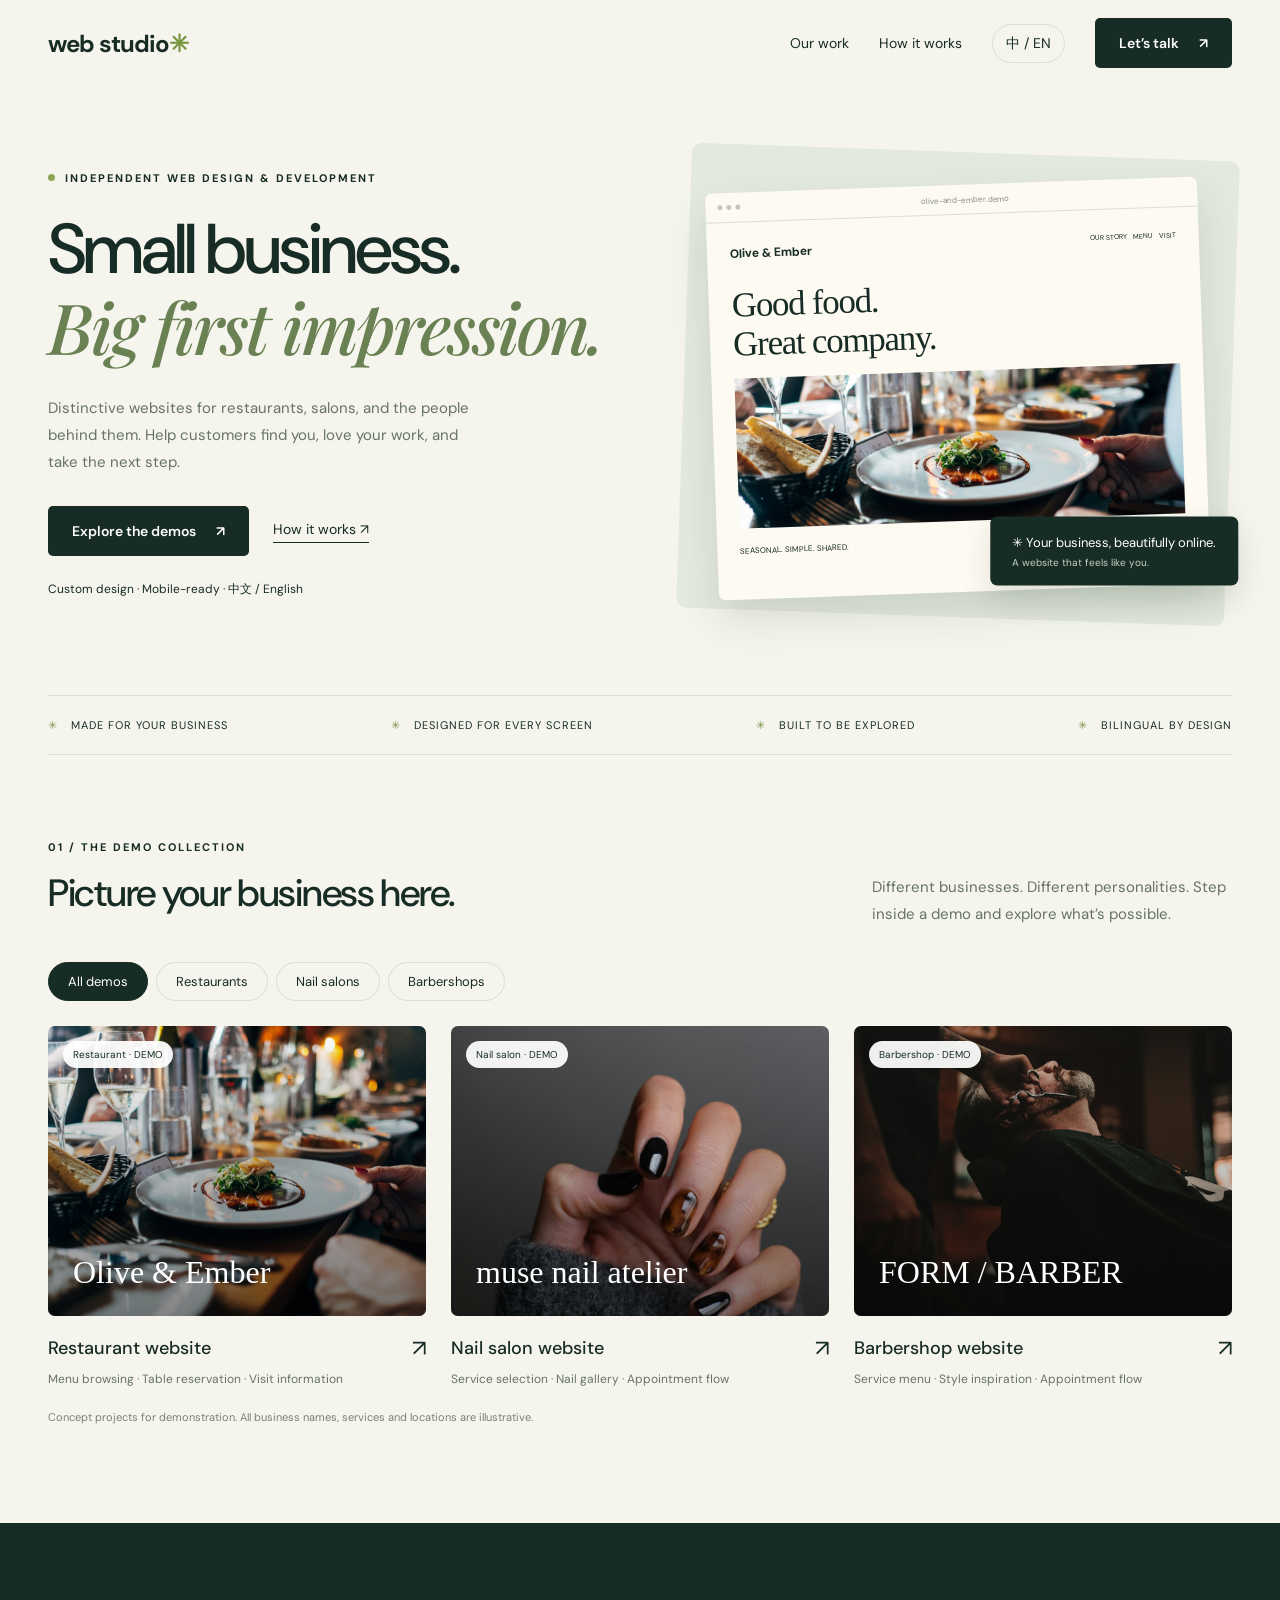
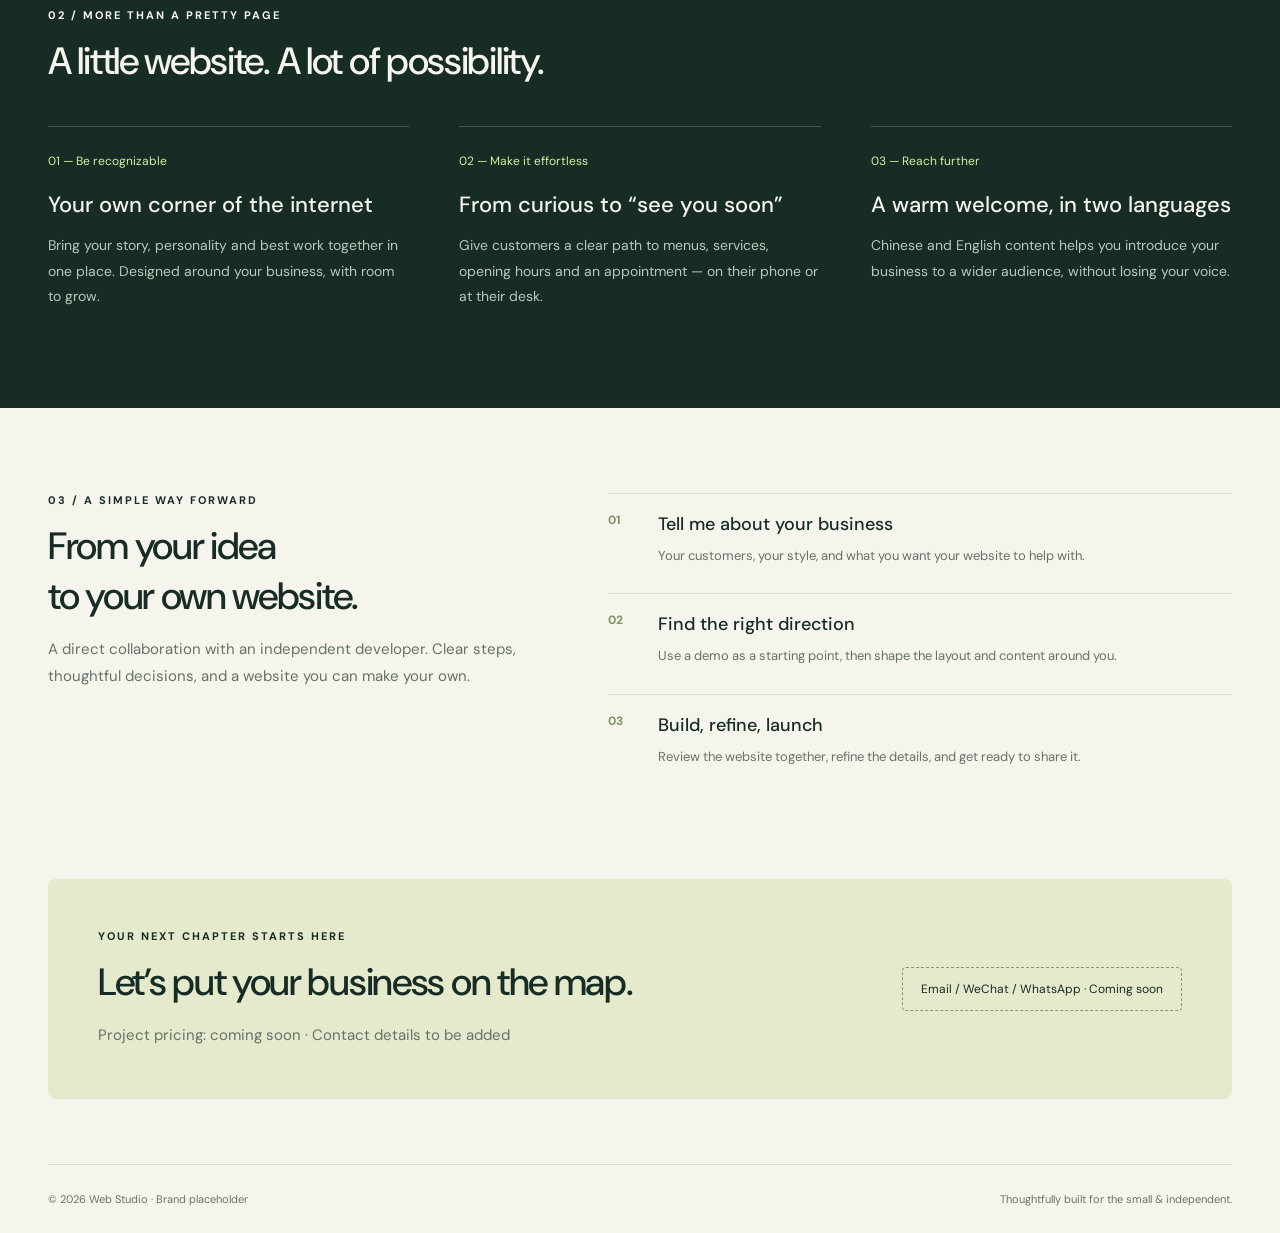
==== index.html @ 6beab964 "Build bilingual web studio showcase and business demos" ====
<!doctype html><html lang="en"><head><meta charset="utf-8"><meta name="viewport" content="width=device-width,initial-scale=1"><meta name="description" content="Independent web studio creating distinctive bilingual websites for restaurants, nail salons and barbershops. Explore interactive business website demos."><meta name="theme-color" content="#172c25"><title>Web Studio — Websites for local businesses</title><link rel="stylesheet" href="assets/style.css"><script defer src="assets/app.js"></script></head><body data-page="index"><div id="app"></div><dialog id="modal"></dialog></body></html>
---- assets/style.css ----
@import url('https://fonts.googleapis.com/css2?family=DM+Sans:wght@400;500;600;700&family=Playfair+Display:wght@500;600&display=swap');
:root{--ink:#172c25;--paper:#f5f5ed;--accent:#d7ef9d;--line:#d9dfd5}*{box-sizing:border-box}html{scroll-behavior:smooth;scroll-padding-top:85px}body{margin:0;background:var(--paper);color:var(--ink);font-family:'DM Sans',Arial,'Microsoft YaHei',sans-serif}a{color:inherit;text-decoration:none}button,input,select{font:inherit}button,a,input,select{ -webkit-tap-highlight-color:transparent}button{cursor:pointer}button:focus-visible,a:focus-visible{outline:3px solid #839d4f;outline-offset:5px}header{height:86px;display:flex;align-items:center;justify-content:space-between;max-width:1320px;margin:auto;padding:0 48px;gap:20px}.logo{font-size:24px;font-weight:700;letter-spacing:-1px}.logo span{color:#789741}nav{display:flex;align-items:center;gap:30px;font-size:14px}.lang{border:1px solid var(--line);border-radius:24px;background:transparent;padding:9px 13px;color:inherit}.button{display:inline-flex;align-items:center;justify-content:center;gap:20px;border:0;padding:16px 24px;border-radius:5px;background:var(--ink);color:white;font-size:14px;font-weight:600}.button.light{background:var(--accent);color:var(--ink)}.button.outline{background:transparent;color:inherit;border:1px solid currentColor}.wrap{max-width:1320px;padding:0 48px;margin:auto}.hero{display:grid;grid-template-columns:1.05fr 1fr;align-items:center;gap:60px;padding-top:66px;padding-bottom:78px}.eyebrow{text-transform:uppercase;font-size:11px;letter-spacing:2px;font-weight:700;display:flex;align-items:center;gap:10px}.dot{height:7px;width:7px;border-radius:50%;background:#8ba556}h1{font-size:clamp(46px,5.5vw,76px);line-height:1.09;letter-spacing:-3px;font-weight:500;margin:26px 0}h1 em{font-family:'Playfair Display',Georgia,serif;font-weight:500;color:#6a8153}p{line-height:1.8;color:#667269;font-size:15px}.hero p{max-width:430px}.actions{display:flex;align-items:center;gap:24px;margin-top:30px}.text-link{font-size:14px;border-bottom:1px solid;padding-bottom:4px}.micro{font-size:12px;margin-top:25px}.hero-art{height:465px;background:#e4e9dd;border-radius:10px;position:relative;padding:33px 28px 25px;transform:rotate(2deg)}.browser{background:#fdfaf2;box-shadow:0 20px 40px #172c2520;border-radius:7px;overflow:hidden;height:100%;transform:rotate(-4deg)}.browserbar{height:30px;border-bottom:1px solid #deded5;display:flex;gap:4px;align-items:center;padding:0 12px}.browserbar i{width:5px;height:5px;background:#c2c8ba;border-radius:50%}.browserbar small{font-size:8px;color:#84907e;margin:auto}.mock{padding:23px}.mock-top{font-size:12px;font-weight:bold;display:flex;justify-content:space-between}.mock-top small{font-size:7px;font-weight:400}.mock h2{font-family:Georgia,serif;font-size:35px;line-height:1.1;margin:25px 0 15px;max-width:240px;font-weight:400}.mock img{width:100%;height:150px;object-fit:cover}.mock-row{display:flex;justify-content:space-between;font-size:8px;margin-top:12px}.floating{position:absolute;right:-12px;bottom:37px;background:var(--ink);color:white;padding:17px 22px;border-radius:7px;transform:rotate(-2deg);box-shadow:0 12px 30px #172c2522;font-size:13px}.floating small{display:block;color:#c5d4c4;font-size:10px;margin-top:5px}.ticker{border-top:1px solid var(--line);border-bottom:1px solid var(--line);padding:22px 0;display:flex;justify-content:space-between;gap:15px;font-size:11px;letter-spacing:1px}.ticker span::before{content:'✳';margin-right:13px;color:#799148}.section{padding-top:85px;padding-bottom:85px}.section-title{display:flex;align-items:end;justify-content:space-between;gap:30px;margin-bottom:30px}h2{font-size:38px;letter-spacing:-1.3px;font-weight:500;margin:14px 0}h3{font-size:22px;font-weight:500}.section-title p{max-width:360px;margin-bottom:4px}.filters{display:flex;gap:8px;flex-wrap:wrap;margin:25px 0}.chip{border:1px solid var(--line);border-radius:30px;padding:10px 19px;background:transparent;color:var(--ink);font-size:13px}.chip.active{background:var(--ink);color:white;border-color:var(--ink)}.cards{display:grid;grid-template-columns:repeat(3,1fr);gap:25px}.card[hidden]{display:none}.card-image{position:relative;overflow:hidden;border-radius:7px;height:290px;background:#e3e7dd}.card-image img{height:100%;width:100%;object-fit:cover;transition:transform .5s}.card:hover img{transform:scale(1.05)}.card-image:after{content:'';position:absolute;inset:0;background:linear-gradient(transparent,#0007)}.card-brand{position:absolute;bottom:25px;left:25px;color:#fff;z-index:1;font:32px Georgia,serif}.tag{position:absolute;top:15px;left:15px;font-size:10px;background:#fffE;border-radius:20px;padding:7px 10px;z-index:1}.card-meta{display:flex;align-items:center;justify-content:space-between;padding-top:17px}.card-meta h3{margin:0;font-size:18px}.card-meta span{font-size:23px}.card p{font-size:12px;margin:6px 0}.dark-section{background:var(--ink);color:var(--paper)}.dark-section p{color:#bac8bb}.features{display:grid;grid-template-columns:repeat(3,1fr);gap:50px;margin-top:40px}.features article{border-top:1px solid #ffffff36;padding-top:22px}.features b{font-size:12px;color:var(--accent);font-weight:400}.features h3{margin:20px 0 10px}.features p{font-size:14px}.process{display:grid;grid-template-columns:1fr 1.3fr;gap:80px}.steps article{padding:18px 0;border-top:1px solid var(--line);display:grid;grid-template-columns:35px 1fr;gap:15px}.steps h3{margin:0;font-size:18px}.steps p{margin:8px 0;font-size:13px}.steps b{font-size:12px;color:#7f9460}.contact{background:#e4eacb;border-radius:8px;padding:50px;display:flex;justify-content:space-between;align-items:center;gap:30px;margin-bottom:65px}.contact p{margin-bottom:0}.placeholder{border:1px dashed #8a9673;padding:13px 18px;border-radius:4px;font-size:12px}footer{border-top:1px solid var(--line);padding:27px 0;display:flex;justify-content:space-between;font-size:11px;color:#687367}.demo-strip{background:var(--ink);color:#fff;padding:10px 24px;display:flex;justify-content:space-between;align-items:center;font-size:11px}.demo-strip button{color:#fff;background:transparent;border:1px solid #fff5;border-radius:20px;padding:5px 10px}.demo-hero{min-height:560px;display:grid;grid-template-columns:1fr 1fr;align-items:center;gap:50px;padding-top:45px;padding-bottom:65px}.demo-hero img{width:100%;height:490px;object-fit:cover;border-radius:160px 160px 6px 6px}.demo-hero h1{font-family:'Playfair Display',Georgia,serif;font-size:70px}.demo-hero p{max-width:420px}.demo-nails{--paper:#f9f1ed;--ink:#513932;--accent:#ecd2c4;--line:#e4d6cf}.demo-barber{--paper:#eeece5;--ink:#292c29;--accent:#c3ce96;--line:#d4d6c9}.demo-restaurant{--paper:#f8f2e7;--ink:#263d32;--accent:#dcdea8;--line:#dfdfcf}.menu-grid{display:grid;grid-template-columns:repeat(3,1fr);gap:20px}.menu-item{padding:25px;border:1px solid var(--line);border-radius:6px}.menu-item h3{margin-top:0}.menu-item p{font-size:13px}.menu-item .price{font-size:12px}.gallery{display:grid;grid-template-columns:repeat(3,1fr);gap:20px}.gallery button{border:0;background:transparent;padding:0}.gallery img{width:100%;height:300px;object-fit:cover;border-radius:5px}.info-grid{display:grid;grid-template-columns:1fr 1fr;gap:50px}.info-panel{border:1px solid var(--line);padding:30px;border-radius:6px}.info-panel h3{margin-top:0}.booking{display:grid;grid-template-columns:1fr 1fr;gap:16px}.booking label{display:flex;flex-direction:column;gap:8px;font-size:12px}.booking input,.booking select{padding:13px;border:1px solid var(--line);border-radius:4px;background:var(--paper);color:var(--ink);width:100%}.booking .full{grid-column:1/-1}.success{padding:20px;border:1px solid var(--line);line-height:1.8}.notice{font-size:11px;color:#7a8176}dialog{border:0;border-radius:10px;padding:35px;max-width:680px;width:90%;background:var(--paper);color:var(--ink)}dialog::backdrop{background:#12251ed0}dialog img{width:100%;max-height:65vh;object-fit:contain}.close{float:right;background:transparent;border:0;font-size:22px;color:inherit}.booking-note{font-size:12px}.mobile-only{display:none}@media(min-width:1500px){.hero{padding-top:85px;padding-bottom:95px}}@media(max-width:850px){header{padding:0 24px;height:75px}nav{gap:16px}nav .nav-link{display:none}.wrap{padding-left:24px;padding-right:24px}.hero{gap:25px;padding-top:35px;grid-template-columns:1fr 1fr}h1{font-size:47px}.hero-art{height:385px;padding:24px 15px}.mock h2{font-size:28px}.floating{right:0}.cards{gap:15px}.card-image{height:230px}.section{padding-top:60px;padding-bottom:60px}.process{gap:35px}.demo-hero h1{font-size:52px}.demo-hero img{height:410px}.gallery img{height:230px}.ticker{font-size:9px}.features{gap:25px}}@media(max-width:600px){.logo{font-size:21px}nav .button{display:none}.hero,.demo-hero{grid-template-columns:1fr;gap:35px;padding-bottom:45px}h1{font-size:53px}.hero-art{margin:10px 12px;height:400px}.hero .micro{margin-top:20px}.ticker{display:grid;grid-template-columns:1fr 1fr;gap:18px}.section-title{display:block}.section-title p{max-width:none}h2{font-size:31px}.cards,.features,.process,.menu-grid,.info-grid{grid-template-columns:1fr}.cards{gap:30px}.card-image{height:320px}.features{gap:25px}.process{gap:20px}.contact{padding:30px;display:block}.contact .placeholder{margin-top:25px}.gallery{grid-template-columns:1fr 1fr;gap:10px}.gallery img{height:210px}.gallery button:last-child{grid-column:1/-1}.gallery button:last-child img{height:260px}.demo-hero h1{font-size:57px}.demo-hero img{height:380px}.booking{grid-template-columns:1fr}.booking label{grid-column:1/-1}footer{gap:20px;font-size:10px}.actions{gap:20px}.demo-strip{padding:10px 16px;gap:12px;font-size:10px}.demo-strip span{max-width:65%}}
[hidden]{display:none!important}
@media(prefers-reduced-motion:reduce){html{scroll-behavior:auto}*{transition:none!important}}
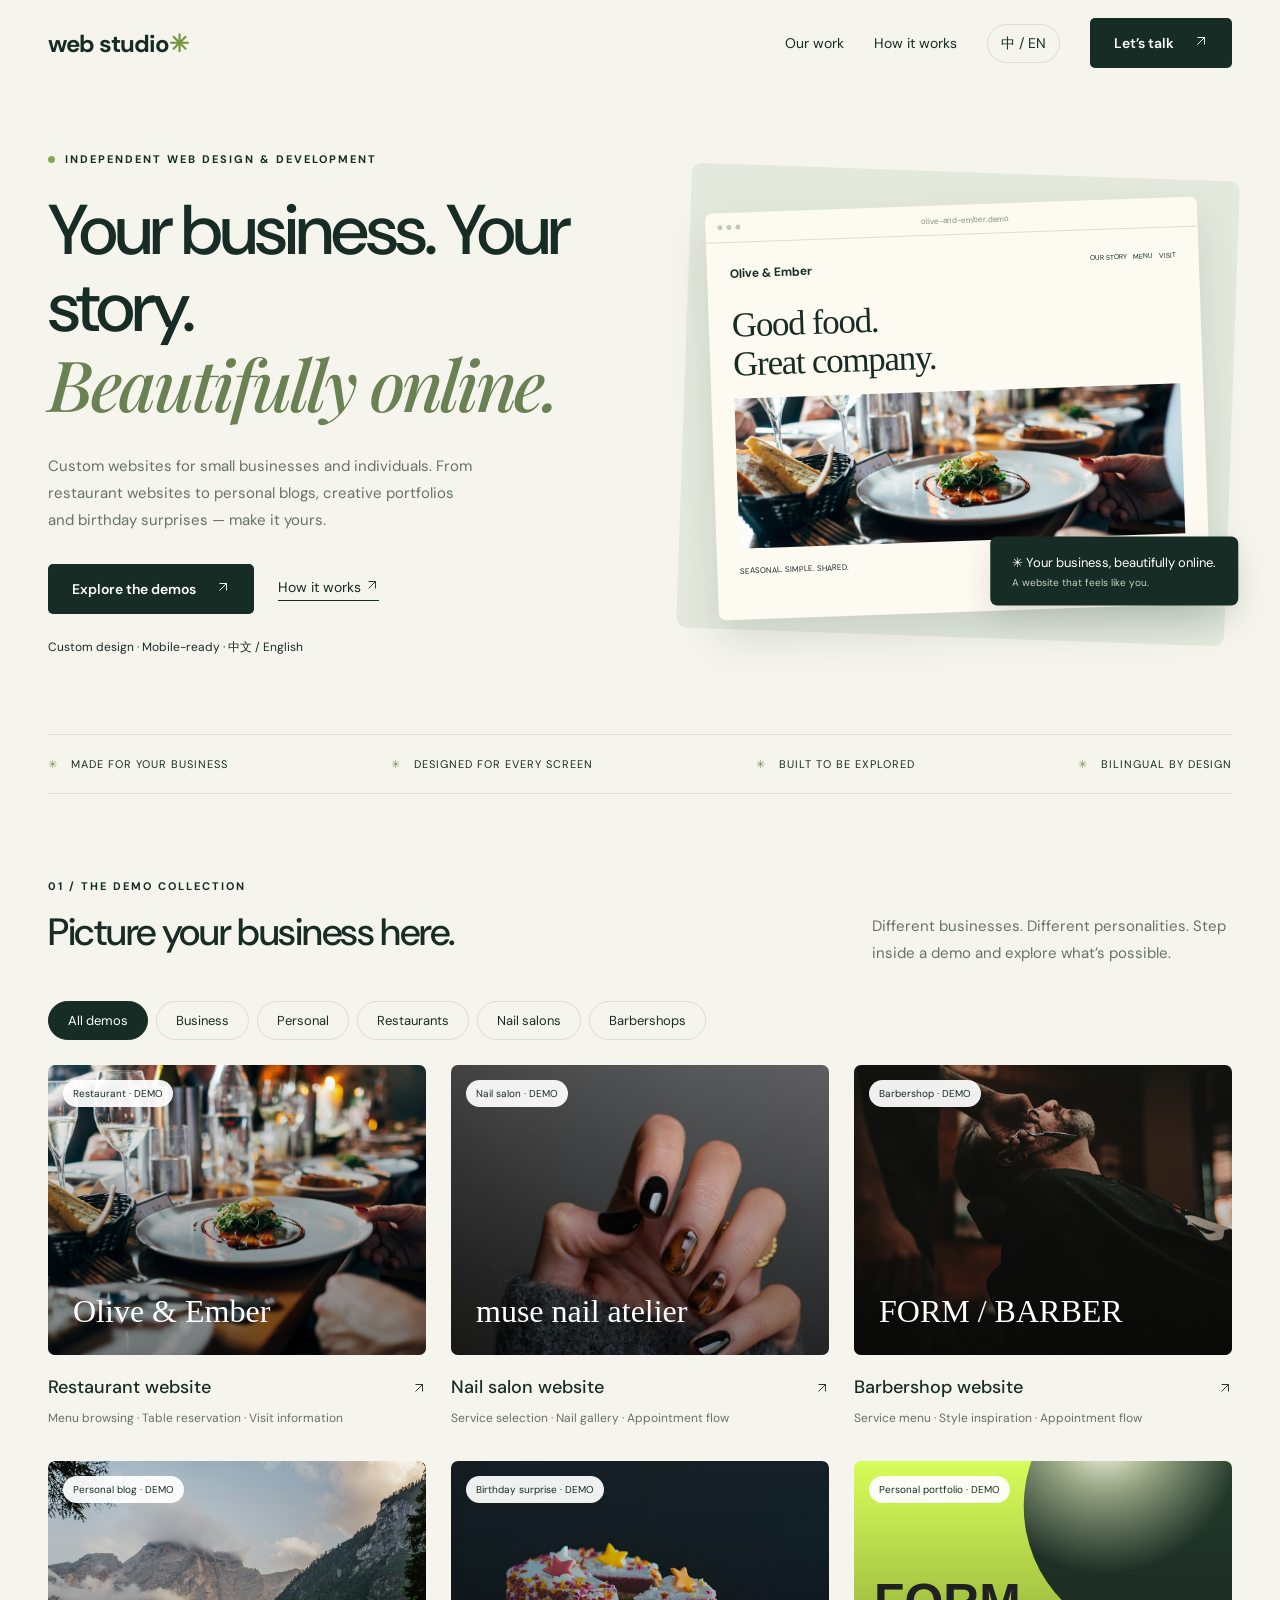
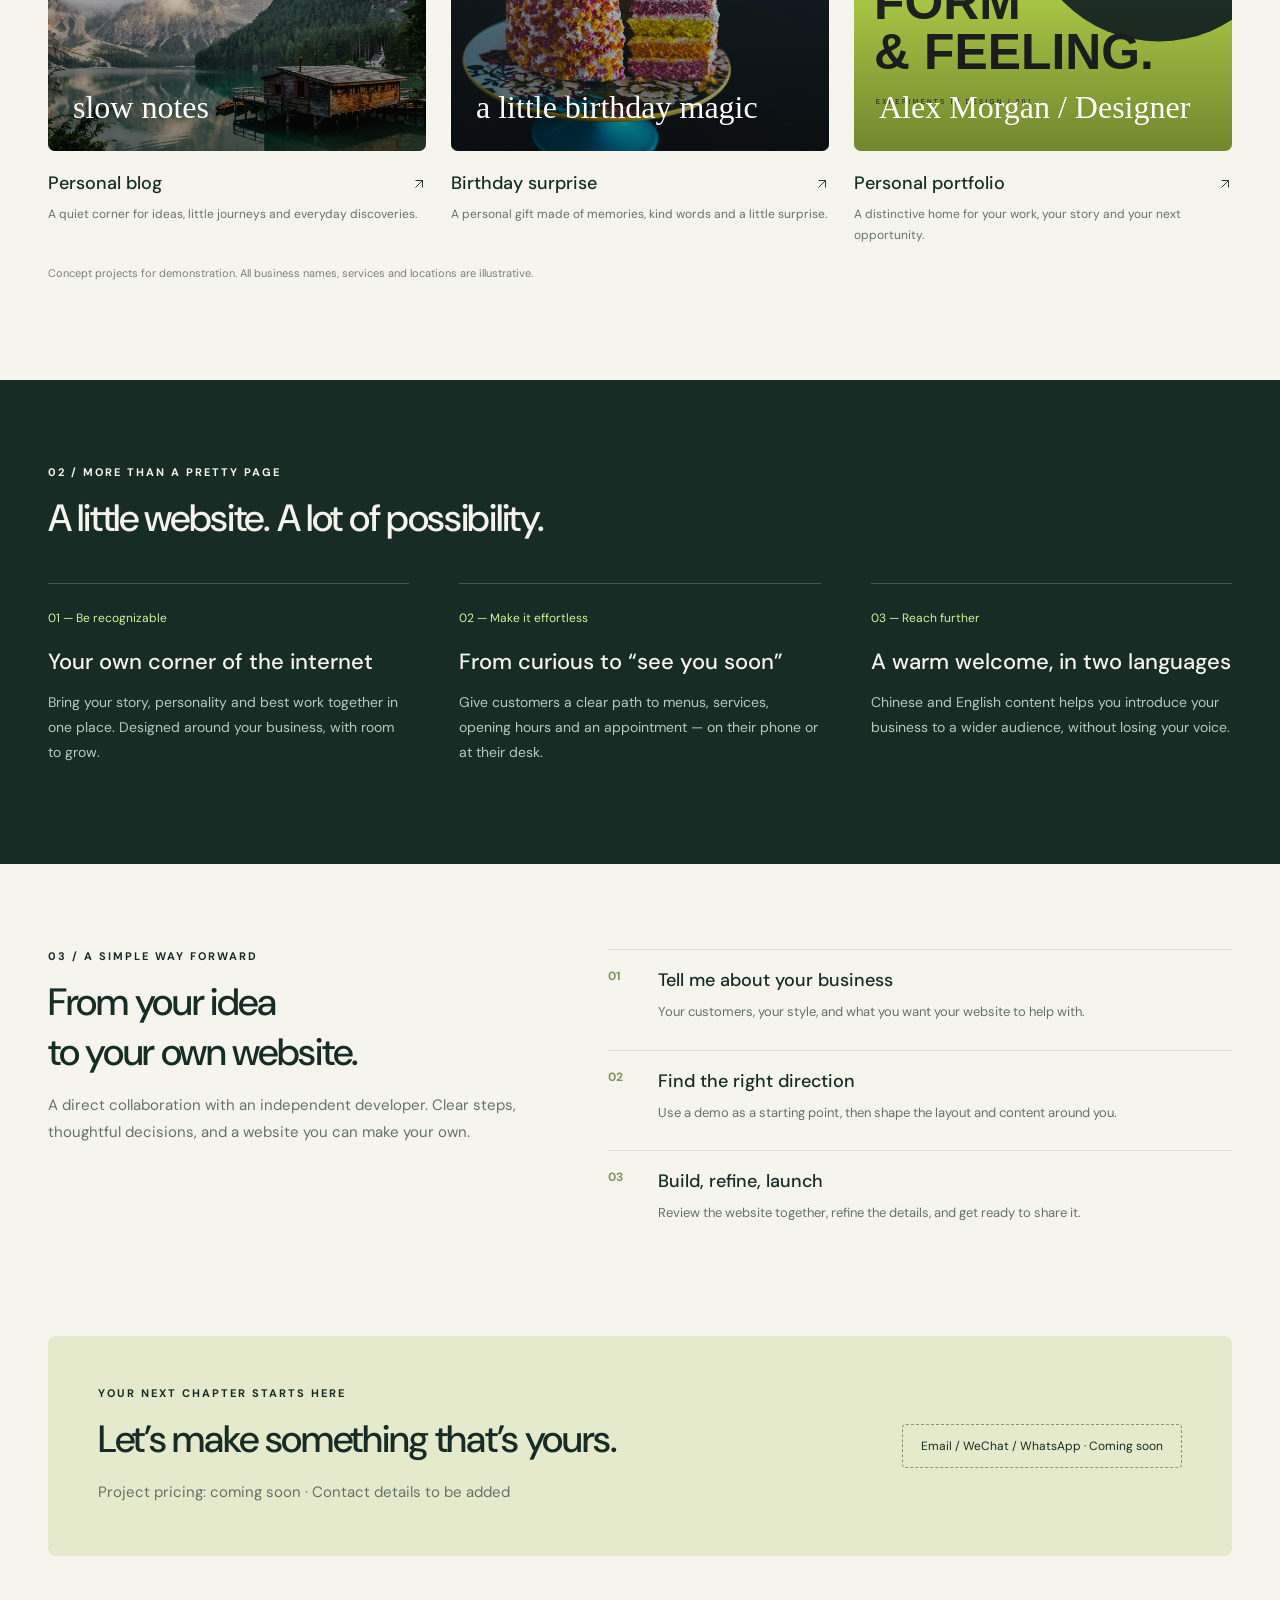
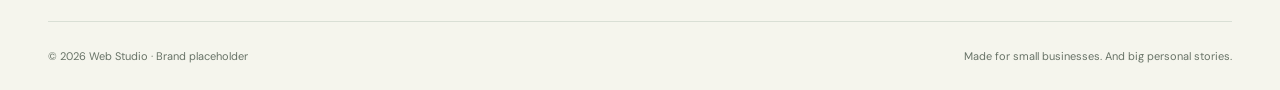
==== commit 14ceef5c: "Add personal blog, birthday and portfolio demos with bilingual showcase filters" ====
--- a/index.html
+++ b/index.html
@@ -1 +1 @@
-<!doctype html><html lang="en"><head><meta charset="utf-8"><meta name="viewport" content="width=device-width,initial-scale=1"><meta name="description" content="Independent web studio creating distinctive bilingual websites for restaurants, nail salons and barbershops. Explore interactive business website demos."><meta name="theme-color" content="#172c25"><title>Web Studio — Websites for local businesses</title><link rel="stylesheet" href="assets/style.css"><script defer src="assets/app.js"></script></head><body data-page="index"><div id="app"></div><dialog id="modal"></dialog></body></html>+<!doctype html><html lang="en"><head><meta charset="utf-8"><meta name="viewport" content="width=device-width,initial-scale=1"><meta name="description" content="Independent web studio creating distinctive bilingual websites for small businesses and individuals. Explore business websites, blogs, portfolios and birthday surprises."><meta name="theme-color" content="#172c25"><title>Web Studio — Websites for local businesses</title><link rel="stylesheet" href="assets/style.css"><script defer src="assets/personal.js"></script><script defer src="assets/app.js"></script></head><body data-page="index"><div id="app"></div><dialog id="modal"></dialog></body></html>
--- a/assets/style.css
+++ b/assets/style.css
@@ -2,3 +2,5 @@
 :root{--ink:#172c25;--paper:#f5f5ed;--accent:#d7ef9d;--line:#d9dfd5}*{box-sizing:border-box}html{scroll-behavior:smooth;scroll-padding-top:85px}body{margin:0;background:var(--paper);color:var(--ink);font-family:'DM Sans',Arial,'Microsoft YaHei',sans-serif}a{color:inherit;text-decoration:none}button,input,select{font:inherit}button,a,input,select{ -webkit-tap-highlight-color:transparent}button{cursor:pointer}button:focus-visible,a:focus-visible{outline:3px solid #839d4f;outline-offset:5px}header{height:86px;display:flex;align-items:center;justify-content:space-between;max-width:1320px;margin:auto;padding:0 48px;gap:20px}.logo{font-size:24px;font-weight:700;letter-spacing:-1px}.logo span{color:#789741}nav{display:flex;align-items:center;gap:30px;font-size:14px}.lang{border:1px solid var(--line);border-radius:24px;background:transparent;padding:9px 13px;color:inherit}.button{display:inline-flex;align-items:center;justify-content:center;gap:20px;border:0;padding:16px 24px;border-radius:5px;background:var(--ink);color:white;font-size:14px;font-weight:600}.button.light{background:var(--accent);color:var(--ink)}.button.outline{background:transparent;color:inherit;border:1px solid currentColor}.wrap{max-width:1320px;padding:0 48px;margin:auto}.hero{display:grid;grid-template-columns:1.05fr 1fr;align-items:center;gap:60px;padding-top:66px;padding-bottom:78px}.eyebrow{text-transform:uppercase;font-size:11px;letter-spacing:2px;font-weight:700;display:flex;align-items:center;gap:10px}.dot{height:7px;width:7px;border-radius:50%;background:#8ba556}h1{font-size:clamp(46px,5.5vw,76px);line-height:1.09;letter-spacing:-3px;font-weight:500;margin:26px 0}h1 em{font-family:'Playfair Display',Georgia,serif;font-weight:500;color:#6a8153}p{line-height:1.8;color:#667269;font-size:15px}.hero p{max-width:430px}.actions{display:flex;align-items:center;gap:24px;margin-top:30px}.text-link{font-size:14px;border-bottom:1px solid;padding-bottom:4px}.micro{font-size:12px;margin-top:25px}.hero-art{height:465px;background:#e4e9dd;border-radius:10px;position:relative;padding:33px 28px 25px;transform:rotate(2deg)}.browser{background:#fdfaf2;box-shadow:0 20px 40px #172c2520;border-radius:7px;overflow:hidden;height:100%;transform:rotate(-4deg)}.browserbar{height:30px;border-bottom:1px solid #deded5;display:flex;gap:4px;align-items:center;padding:0 12px}.browserbar i{width:5px;height:5px;background:#c2c8ba;border-radius:50%}.browserbar small{font-size:8px;color:#84907e;margin:auto}.mock{padding:23px}.mock-top{font-size:12px;font-weight:bold;display:flex;justify-content:space-between}.mock-top small{font-size:7px;font-weight:400}.mock h2{font-family:Georgia,serif;font-size:35px;line-height:1.1;margin:25px 0 15px;max-width:240px;font-weight:400}.mock img{width:100%;height:150px;object-fit:cover}.mock-row{display:flex;justify-content:space-between;font-size:8px;margin-top:12px}.floating{position:absolute;right:-12px;bottom:37px;background:var(--ink);color:white;padding:17px 22px;border-radius:7px;transform:rotate(-2deg);box-shadow:0 12px 30px #172c2522;font-size:13px}.floating small{display:block;color:#c5d4c4;font-size:10px;margin-top:5px}.ticker{border-top:1px solid var(--line);border-bottom:1px solid var(--line);padding:22px 0;display:flex;justify-content:space-between;gap:15px;font-size:11px;letter-spacing:1px}.ticker span::before{content:'✳';margin-right:13px;color:#799148}.section{padding-top:85px;padding-bottom:85px}.section-title{display:flex;align-items:end;justify-content:space-between;gap:30px;margin-bottom:30px}h2{font-size:38px;letter-spacing:-1.3px;font-weight:500;margin:14px 0}h3{font-size:22px;font-weight:500}.section-title p{max-width:360px;margin-bottom:4px}.filters{display:flex;gap:8px;flex-wrap:wrap;margin:25px 0}.chip{border:1px solid var(--line);border-radius:30px;padding:10px 19px;background:transparent;color:var(--ink);font-size:13px}.chip.active{background:var(--ink);color:white;border-color:var(--ink)}.cards{display:grid;grid-template-columns:repeat(3,1fr);gap:25px}.card[hidden]{display:none}.card-image{position:relative;overflow:hidden;border-radius:7px;height:290px;background:#e3e7dd}.card-image img{height:100%;width:100%;object-fit:cover;transition:transform .5s}.card:hover img{transform:scale(1.05)}.card-image:after{content:'';position:absolute;inset:0;background:linear-gradient(transparent,#0007)}.card-brand{position:absolute;bottom:25px;left:25px;color:#fff;z-index:1;font:32px Georgia,serif}.tag{position:absolute;top:15px;left:15px;font-size:10px;background:#fffE;border-radius:20px;padding:7px 10px;z-index:1}.card-meta{display:flex;align-items:center;justify-content:space-between;padding-top:17px}.card-meta h3{margin:0;font-size:18px}.card-meta span{font-size:23px}.card p{font-size:12px;margin:6px 0}.dark-section{background:var(--ink);color:var(--paper)}.dark-section p{color:#bac8bb}.features{display:grid;grid-template-columns:repeat(3,1fr);gap:50px;margin-top:40px}.features article{border-top:1px solid #ffffff36;padding-top:22px}.features b{font-size:12px;color:var(--accent);font-weight:400}.features h3{margin:20px 0 10px}.features p{font-size:14px}.process{display:grid;grid-template-columns:1fr 1.3fr;gap:80px}.steps article{padding:18px 0;border-top:1px solid var(--line);display:grid;grid-template-columns:35px 1fr;gap:15px}.steps h3{margin:0;font-size:18px}.steps p{margin:8px 0;font-size:13px}.steps b{font-size:12px;color:#7f9460}.contact{background:#e4eacb;border-radius:8px;padding:50px;display:flex;justify-content:space-between;align-items:center;gap:30px;margin-bottom:65px}.contact p{margin-bottom:0}.placeholder{border:1px dashed #8a9673;padding:13px 18px;border-radius:4px;font-size:12px}footer{border-top:1px solid var(--line);padding:27px 0;display:flex;justify-content:space-between;font-size:11px;color:#687367}.demo-strip{background:var(--ink);color:#fff;padding:10px 24px;display:flex;justify-content:space-between;align-items:center;font-size:11px}.demo-strip button{color:#fff;background:transparent;border:1px solid #fff5;border-radius:20px;padding:5px 10px}.demo-hero{min-height:560px;display:grid;grid-template-columns:1fr 1fr;align-items:center;gap:50px;padding-top:45px;padding-bottom:65px}.demo-hero img{width:100%;height:490px;object-fit:cover;border-radius:160px 160px 6px 6px}.demo-hero h1{font-family:'Playfair Display',Georgia,serif;font-size:70px}.demo-hero p{max-width:420px}.demo-nails{--paper:#f9f1ed;--ink:#513932;--accent:#ecd2c4;--line:#e4d6cf}.demo-barber{--paper:#eeece5;--ink:#292c29;--accent:#c3ce96;--line:#d4d6c9}.demo-restaurant{--paper:#f8f2e7;--ink:#263d32;--accent:#dcdea8;--line:#dfdfcf}.menu-grid{display:grid;grid-template-columns:repeat(3,1fr);gap:20px}.menu-item{padding:25px;border:1px solid var(--line);border-radius:6px}.menu-item h3{margin-top:0}.menu-item p{font-size:13px}.menu-item .price{font-size:12px}.gallery{display:grid;grid-template-columns:repeat(3,1fr);gap:20px}.gallery button{border:0;background:transparent;padding:0}.gallery img{width:100%;height:300px;object-fit:cover;border-radius:5px}.info-grid{display:grid;grid-template-columns:1fr 1fr;gap:50px}.info-panel{border:1px solid var(--line);padding:30px;border-radius:6px}.info-panel h3{margin-top:0}.booking{display:grid;grid-template-columns:1fr 1fr;gap:16px}.booking label{display:flex;flex-direction:column;gap:8px;font-size:12px}.booking input,.booking select{padding:13px;border:1px solid var(--line);border-radius:4px;background:var(--paper);color:var(--ink);width:100%}.booking .full{grid-column:1/-1}.success{padding:20px;border:1px solid var(--line);line-height:1.8}.notice{font-size:11px;color:#7a8176}dialog{border:0;border-radius:10px;padding:35px;max-width:680px;width:90%;background:var(--paper);color:var(--ink)}dialog::backdrop{background:#12251ed0}dialog img{width:100%;max-height:65vh;object-fit:contain}.close{float:right;background:transparent;border:0;font-size:22px;color:inherit}.booking-note{font-size:12px}.mobile-only{display:none}@media(min-width:1500px){.hero{padding-top:85px;padding-bottom:95px}}@media(max-width:850px){header{padding:0 24px;height:75px}nav{gap:16px}nav .nav-link{display:none}.wrap{padding-left:24px;padding-right:24px}.hero{gap:25px;padding-top:35px;grid-template-columns:1fr 1fr}h1{font-size:47px}.hero-art{height:385px;padding:24px 15px}.mock h2{font-size:28px}.floating{right:0}.cards{gap:15px}.card-image{height:230px}.section{padding-top:60px;padding-bottom:60px}.process{gap:35px}.demo-hero h1{font-size:52px}.demo-hero img{height:410px}.gallery img{height:230px}.ticker{font-size:9px}.features{gap:25px}}@media(max-width:600px){.logo{font-size:21px}nav .button{display:none}.hero,.demo-hero{grid-template-columns:1fr;gap:35px;padding-bottom:45px}h1{font-size:53px}.hero-art{margin:10px 12px;height:400px}.hero .micro{margin-top:20px}.ticker{display:grid;grid-template-columns:1fr 1fr;gap:18px}.section-title{display:block}.section-title p{max-width:none}h2{font-size:31px}.cards,.features,.process,.menu-grid,.info-grid{grid-template-columns:1fr}.cards{gap:30px}.card-image{height:320px}.features{gap:25px}.process{gap:20px}.contact{padding:30px;display:block}.contact .placeholder{margin-top:25px}.gallery{grid-template-columns:1fr 1fr;gap:10px}.gallery img{height:210px}.gallery button:last-child{grid-column:1/-1}.gallery button:last-child img{height:260px}.demo-hero h1{font-size:57px}.demo-hero img{height:380px}.booking{grid-template-columns:1fr}.booking label{grid-column:1/-1}footer{gap:20px;font-size:10px}.actions{gap:20px}.demo-strip{padding:10px 16px;gap:12px;font-size:10px}.demo-strip span{max-width:65%}}
 [hidden]{display:none!important}
 @media(prefers-reduced-motion:reduce){html{scroll-behavior:auto}*{transition:none!important}}
+.personal-blog{--paper:#f7f3e9;--ink:#3b4539;--accent:#d9dfc6}.personal-birthday{--paper:#fcf0ea;--ink:#713e43;--accent:#ead3bd;--line:#e5ccc6}.personal-portfolio{--paper:#f2f0e9;--ink:#272a29;--accent:#d5ff57}.personal-page h1{font-family:'Playfair Display',Georgia,serif}.journal-hero{text-align:center;padding-top:45px}.journal-hero .eyebrow{justify-content:center}.journal-hero h1{font-size:75px;margin:25px auto}.journal-cover{position:relative;margin-top:35px}.journal-cover img{width:100%;height:355px;object-fit:cover;border-radius:5px}.journal-cover span{position:absolute;left:25px;bottom:25px;color:white;letter-spacing:3px;font-size:11px}.journal-notes{display:grid;grid-template-columns:repeat(3,1fr);gap:30px}.note-card{padding:26px 0;text-align:left;border:0;border-top:1px solid var(--line);background:none;color:inherit}.note-card small{letter-spacing:2px;font-size:10px}.note-card h3{font-family:Georgia,serif;font-size:26px}.note-card p{font-size:14px}.note-card span{font-size:12px}.birthday-hero{text-align:center;position:relative;padding-top:60px;padding-bottom:40px;overflow:hidden}.birthday-hero .eyebrow{justify-content:center}.birthday-hero h1{font-size:100px;margin:24px 0}.birthday-hero h1 em{color:#b87668}.birthday-hero .button{margin-top:20px}.birthday-star{position:absolute;right:12%;top:95px;font-size:110px;color:#c89c56;transform:rotate(15deg)}.birthday-ribbon{margin-top:70px;border-top:1px solid var(--line);border-bottom:1px solid var(--line);padding:18px;font-size:10px;letter-spacing:4px}.memory-grid{display:grid;grid-template-columns:1fr 1fr 1fr;gap:30px;margin-top:30px}.memory-grid figure{margin:0;background:#fff9f1;padding:14px;transform:rotate(-3deg);box-shadow:0 12px 25px #713e4312}.memory-grid figure:nth-child(2){transform:rotate(3deg)}.memory-grid img{width:100%;height:285px;object-fit:cover}.memory-grid figcaption{padding:20px 5px 10px;font-family:Georgia,serif;font-size:18px}.wish-card{padding:35px 20px}.wish-card>span{font-size:45px;color:#b68e47}.wish-card h3{font-family:Georgia,serif;font-size:29px;line-height:1.5}.wish-card p{font-size:12px}.personal-cta{margin-top:30px;margin-bottom:70px;padding-top:35px;padding-bottom:35px;border-top:1px solid var(--line);display:flex;align-items:center;justify-content:space-between;gap:25px}.personal-cta h2{font-family:Georgia,serif}.portfolio-hero{display:grid;grid-template-columns:1fr 1fr;gap:60px;align-items:center;padding-top:65px;padding-bottom:65px}.portfolio-hero h1{font-family:'DM Sans',Arial,sans-serif;font-size:66px}.portfolio-hero h1 em{font-family:Georgia,serif;color:#69783b}.portfolio-hero p{max-width:430px}.portfolio-hero .button{margin-top:20px}.portfolio-art{height:460px;background:#d6fd58;position:relative;overflow:hidden;padding:35px}.portfolio-art>span{position:absolute;bottom:55px;left:30px;font-size:57px;line-height:.95;font-weight:700;letter-spacing:-4px}.portfolio-art small{position:absolute;bottom:20px;font-size:9px;letter-spacing:2px}.orb{height:320px;width:320px;border-radius:50%;background:radial-gradient(circle at 30% 25%,#fafce7,#9ba986 35%,#243a2d 70%);position:absolute;right:-50px;top:-40px;box-shadow:0 30px 50px #132a2e44}.project-grid{display:grid;grid-template-columns:1fr 1fr;gap:30px}.project{text-align:left;border:0;padding:0;background:none;color:inherit}.project-art{height:300px;display:flex;align-items:center;justify-content:center;position:relative}.project-art>span{font:50px Georgia,serif}.project-art small{position:absolute;bottom:20px;left:20px;font-size:9px;letter-spacing:2px}.morrow{background:#e5dbcb;color:#6b4e35}.editorial{background:#c5d1e2;color:#263c56}.editorial>span{font-style:italic;max-width:240px;text-align:center}.surprise{text-align:center;padding:30px 0}.surprise .eyebrow{justify-content:center}.surprise h2{font:60px Georgia,serif;color:#a05760}.surprise-sparkles{font-size:40px;color:#ba904b;animation:sparkle 1.8s ease-in-out infinite alternate}.surprise small{font-size:11px;color:#777}.surprise p{max-width:430px;margin:25px auto}@keyframes sparkle{to{transform:scale(1.15);opacity:.65}}@media(max-width:850px){.birthday-star{right:3%;font-size:70px}.portfolio-hero{gap:25px}.portfolio-hero h1{font-size:50px}.portfolio-art{height:380px}.portfolio-art>span{font-size:43px}.journal-notes{gap:20px}.memory-grid{gap:15px}.memory-grid img{height:220px}}@media(max-width:600px){.journal-hero h1{font-size:56px}.journal-cover img{height:280px}.journal-notes,.portfolio-hero,.project-grid,.memory-grid{grid-template-columns:1fr}.birthday-hero{padding-top:40px}.birthday-hero h1{font-size:68px}.birthday-hero .eyebrow{font-size:9px;letter-spacing:1px}.birthday-star{font-size:43px;top:125px;right:18px}.birthday-ribbon{font-size:8px;letter-spacing:2px}.memory-grid{gap:30px}.memory-grid img{height:300px}.memory-grid figure{margin:0 12px}.wish-card{padding:10px 0}.personal-cta{display:block}.personal-cta .button{margin-top:20px}.portfolio-hero h1{font-size:53px}.portfolio-art{height:380px}.portfolio-art>span{font-size:60px}.personal-page header .logo{font-size:18px;letter-spacing:-.5px}.personal-page .demo-strip{font-size:9px}.surprise h2{font-size:45px}}
+@media(prefers-reduced-motion:reduce){.surprise-sparkles{animation:none}}
